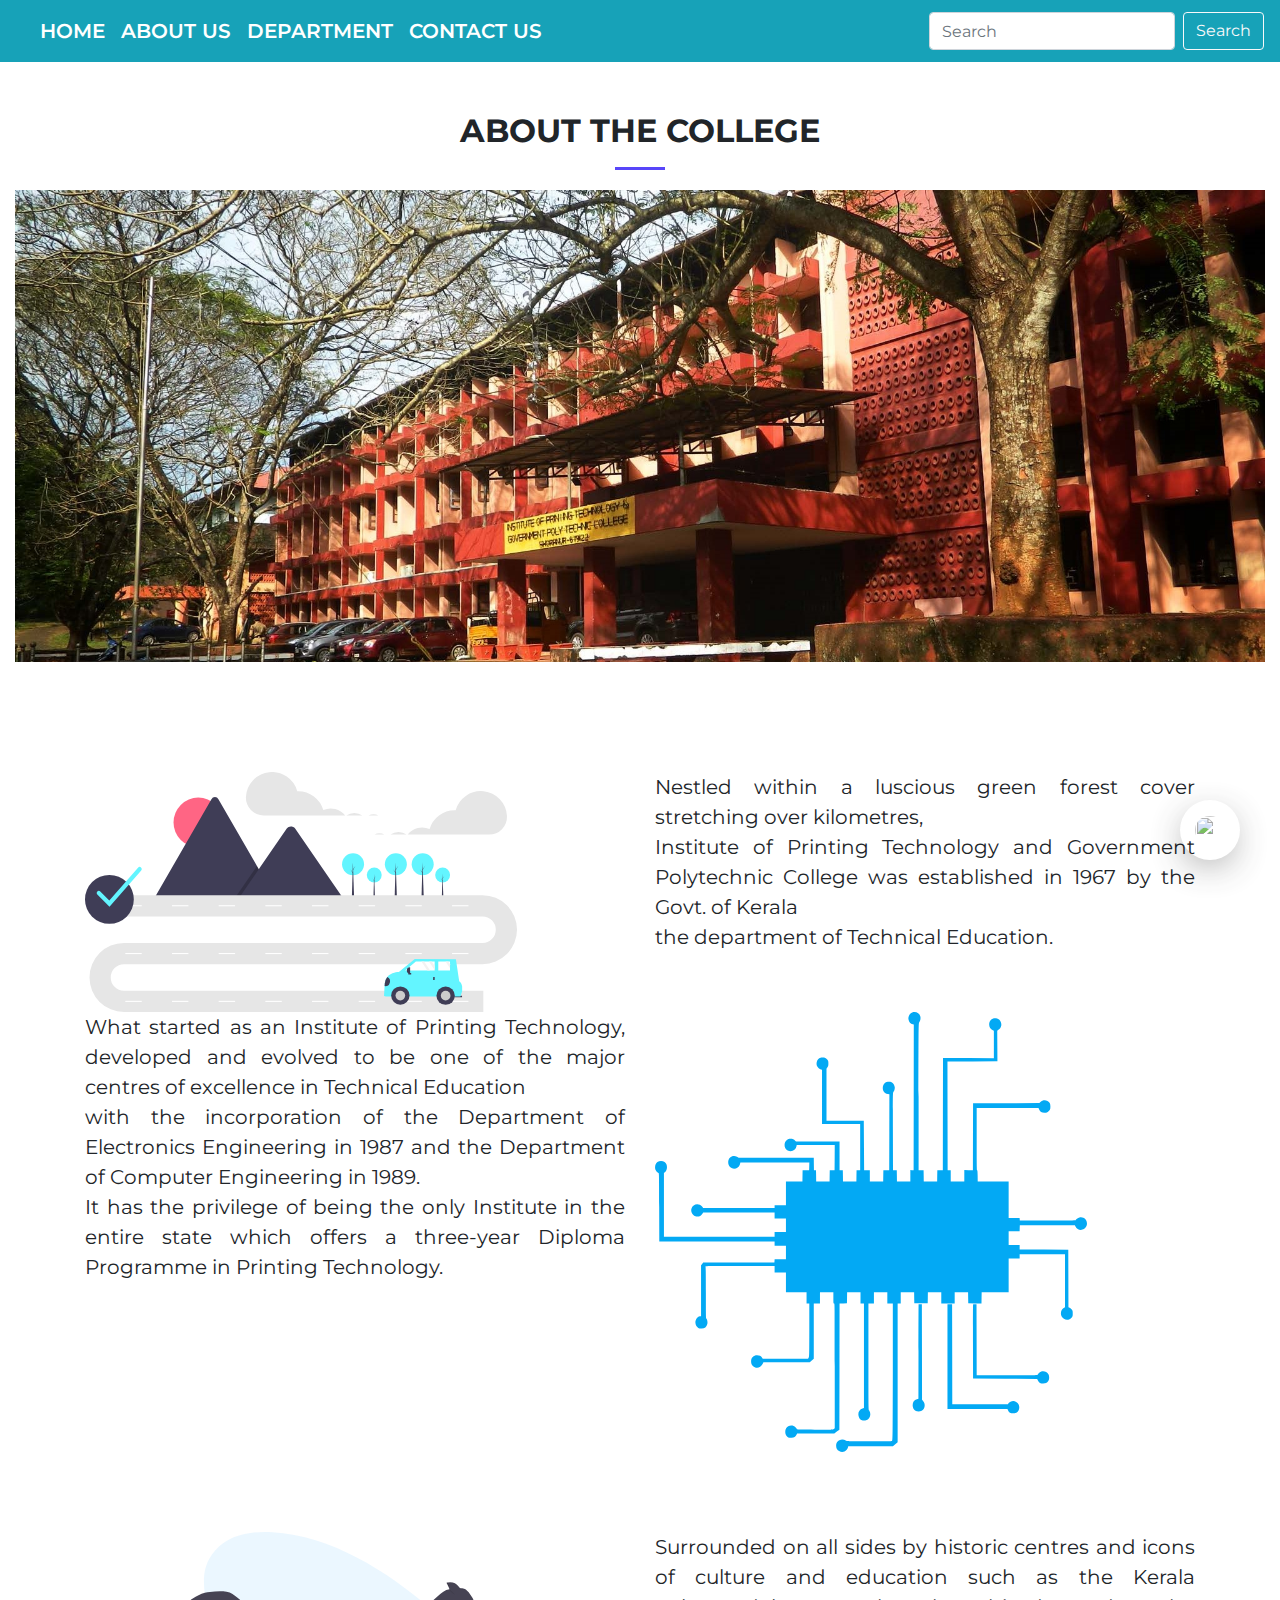
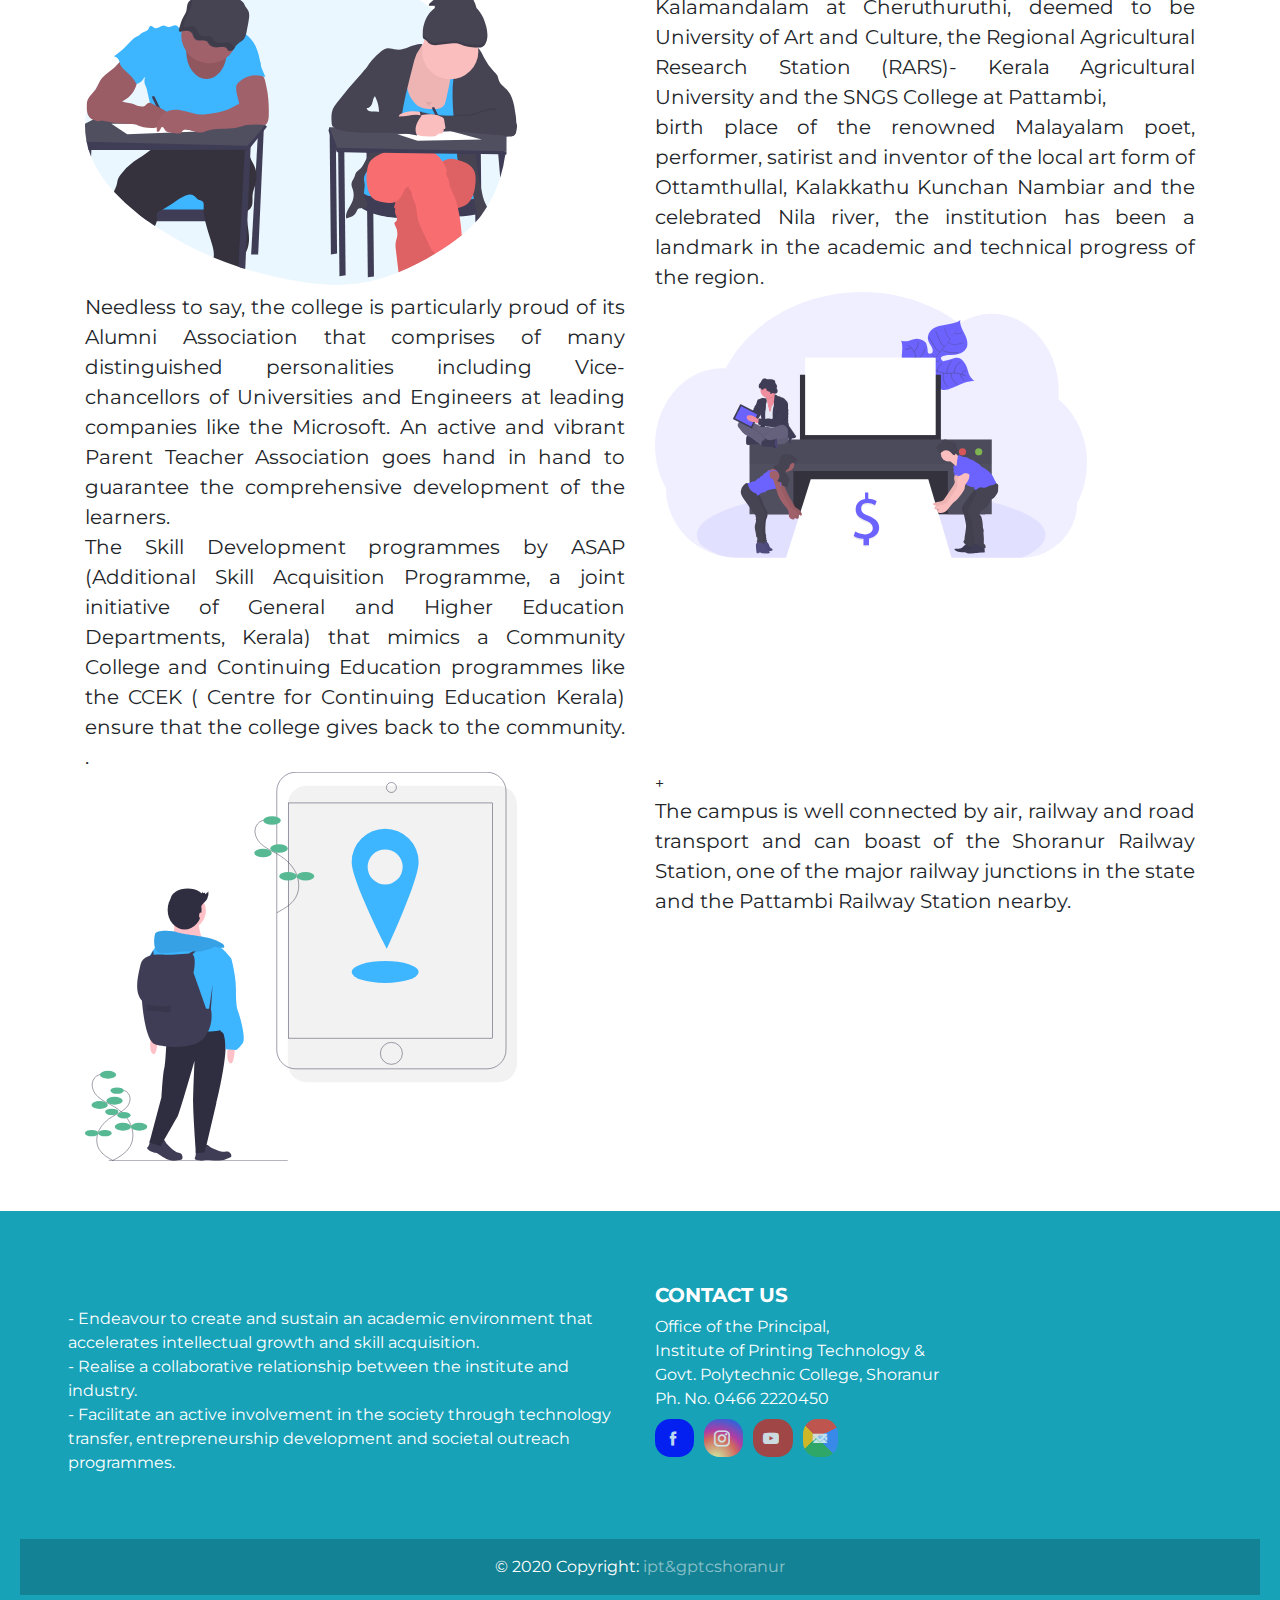
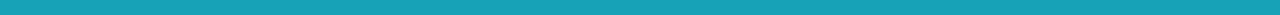
==== index.html @ 30874ba5 "initial commita" ====
<!DOCTYPE html>
<html lang="en">

<head>
    <meta charset="UTF-8">
    <meta name="viewport" content="width=device-width, initial-scale=1.0">
    <link rel="shortcut icon" href="assent/images/logos/ipt(1)(1).png">
    <title>IPT&GPTC</title>

    <!-- link -->
    <link rel="stylesheet" href="assets/css/style.css">
    <!-- lib -->
    <link rel="stylesheet" href="https://cdn.jsdelivr.net/npm/bootstrap@4.5.3/dist/css/bootstrap.min.css">
    <link rel="stylesheet" href="assets/lib/icofont/icofont.min.css">
    <link rel="stylesheet" href="assets/lib/boxicons/css/boxicons.css">
    
</head>

<body>
    <nav  class="navbar sticky-top navbar-expand-lg navbar-dark">
        <a class="navbar-brand" href="#"><img src="assetS/img/ipt(1)(1).png" alt=""></a>
        <button class="navbar-toggler" type="button" data-toggle="collapse" data-target="#navbarSupportedContent"
            aria-controls="navbarSupportedContent" aria-expanded="false" aria-label="Toggle navigation">
            <span class="navbar-toggler-icon"></span>
        </button>

        <div class="collapse navbar-collapse" id="navbarSupportedContent">
            <ul class="navbar-nav mr-auto">
                <li class="nav-item active">
                    <a class="nav-link" href="#">Home <span class="sr-only">(current)</span></a>
                </li>
                <li class="nav-item">
                    <a class="nav-link" href="#about">About us</a>
                </li>

                <li class="nav-item">
                    <a class="nav-link" href="#departments">Department</a>
                </li>

                <li class="nav-item">
                    <a class="nav-link" href="#contact">Contact us</a>
                </li>
                
            </ul>
            <form class="form-inline my-2 my-lg-0">
                <input class="form-control mr-sm-2" type="search" placeholder="Search" aria-label="Search">
                <button class="btn btn-outline-light my-2 my-sm-0" type="submit">Search</button>
            </form>
        </div>
    </nav>




      <!-- ======= About Section ======= -->
    <section id="about" class="about">
       
        <div class="container-fluid">
            <div class="section-title">
                <h2>ABOUT THE COLLEGE</h2>
                <div class="img">
                 <img src="assets/img/DSCN2295-01.jpg" class="img-fluid " alt="responsive Image">
                </div>
                
            </div>
        </div>
    </section>
    <!-- End About Section -->



    <!-- ======= mission vission Section ======= -->
    <section id="mission" class="mission">
        <div class="container">
            <div class="section-title">
              </div>
            

            <div class="row">
                <div class="col-lg-6 order-1 order-lg" data-aos="zoom-in" data-aos-delay="150">
                    
                    <img src="assets/img/forest.svg" class="img-fluid" alt="">
                
                </div>
                <div class="col-lg-6 pt-4 pt-lg-0 order-2 order-lg-1 content" data-aos="fade-right">
                    
                    <p style="font-size: 20px; text-align: justify;">
                        Nestled within a luscious green forest cover stretching over kilometres,<br>
                         Institute of Printing Technology and Government Polytechnic College was established in 1967 by the Govt. of Kerala<br>
                          the department of Technical Education. 
                    </p>
                    <!-- <a href="#" class="read-more">Read More <i class="icofont-long-arrow-right"></i></a> -->
                </div>
            </div>

            <div class="row">
                <div class="col-lg-6 order-1 order-lg-2" data-aos="zoom-in" data-aos-delay="150">
                    
                    <img src="assets/img/technology.svg" class="img-fluid" alt="">
                
                </div>
                <div class="col-lg-6 pt-4 pt-lg-0 order-2 order-lg-1 content" data-aos="fade-right">
                    
                    <p class="missionpoint" style="font-size: 20px; text-align: justify;">
                        What started as an Institute of Printing Technology, developed and evolved to be one of the major centres of excellence in Technical Education <br>
                        with the incorporation of the Department of Electronics Engineering in 1987 and the Department of Computer Engineering in 1989.<br>
                         It has the privilege of being the only Institute in the entire state which offers a three-year Diploma Programme in Printing Technology. 
                    <!-- <a href="#" class="read-more">Read More <i class="icofont-long-arrow-right"></i></a> -->
                </div>
            </div>

        </div>


         <section id="mission" class="about">
            <div class="container">
                <div class="section-title">
                  </div>
                 
    
                <div class="row">
                    <div class="col-lg-6 order-1 order-lg" data-aos="zoom-in" data-aos-delay="150">
                        <img src="assets/img/study.svg" class="img-fluid" alt="">
                    </div>
                    <div class="col-lg-6 pt-4 pt-lg-0 order-2 order-lg-1 content" data-aos="fade-right">
                        
                        <p style="font-size: 20px; text-align: justify;">
                        Surrounded on all sides by historic centres and icons of culture and education such as the Kerala Kalamandalam at Cheruthuruthi, deemed to be University of Art and Culture, the Regional Agricultural Research Station (RARS)- Kerala Agricultural University and the SNGS College at Pattambi,
                         <br> birth place of the renowned Malayalam poet, performer, satirist and inventor of the local art form of Ottamthullal, Kalakkathu Kunchan Nambiar and the celebrated Nila river, the institution has been a landmark in the academic and technical progress of the region. 

                        </p>
                        <!-- <a href="#" class="read-more">Read More <i class="icofont-long-arrow-right"></i></a> -->
                    </div>
                </div>
    
                <div class="row">
                    <div class="col-lg-6 order-1 order-lg-2" data-aos="zoom-in" data-aos-delay="150">
                        <img src="assets/img/PRINTING.svg" class="img-fluid" alt="">
                    </div>
                    <div class="col-lg-6 pt-4 pt-lg-0 order-2 order-lg-1 content" data-aos="fade-right">
                        
                        <p class="missionpoint" style="font-size: 20px; text-align: justify;">
                            Needless to say, the college is particularly proud of its Alumni Association that comprises of many distinguished personalities including Vice-chancellors of Universities and Engineers at leading companies like the Microsoft. An active and vibrant Parent Teacher Association goes hand in hand to guarantee the comprehensive development of the learners.<br> The Skill Development programmes by ASAP (Additional Skill Acquisition Programme, a joint initiative of General and Higher Education Departments, Kerala) that mimics a Community College and Continuing Education programmes like the CCEK ( Centre for Continuing Education Kerala) ensure that the college gives back to the community.
                            . 
                        <!-- <a href="#" class="read-more">Read More <i class="icofont-long-arrow-right"></i></a> -->
                    </div>
                </div>

                
                <div class="row">
                    <div class="col-lg-6 order-1 order-lg" data-aos="zoom-in" data-aos-delay="150">
                        <img src="assets/img/travel.svg" class="img-fluid" alt="">

                    </div>
                    <div class="col-lg-6 pt-4 pt-lg-0 order-2 order-lg-1 content" data-aos="fade-right">
                        +
                        <p style="font-size: 20px; text-align: justify;">
                            The campus is well connected by air, railway and road transport and can boast of the Shoranur Railway Station, one of the major railway junctions in the state and the Pattambi Railway Station nearby.</p>

                        </p>
                        <!-- <a href="#" class="read-more">Read More <i class="icofont-long-arrow-right"></i></a> -->
                    </div>
    
            </div>

            <div class="row">
               
            </div>


        </section>

        



    </section>



  


        <!-- ======= mission vission Section ======= -->
        <!-- <section id="mission" class="about">
            <div class="container">
                <div class="section-title">
                  </div> -->
                
    
                <!-- <div class="row">
                    <div class="col-lg-6 order-1 order-lg" data-aos="zoom-in" data-aos-delay="150">
                        <img src="assent/images/sections/vision.jpg" class="img-fluid" alt="">
                    </div>
                    <div class="col-lg-6 pt-4 pt-lg-0 order-2 order-lg-1 content" data-aos="fade-right">
                        <h3>Vision</h3>
                        <p style="font-size: 20px; text-align: justify;">
                            Technical institution of the highest order with a transformative impact on society.
                        </p> -->
                        <!-- <a href="#" class="read-more">Read More <i class="icofont-long-arrow-right"></i></a> -->
                    <!-- </div>
                </div> -->
<!--     
                <div class="row">
                    <div class="col-lg-6 order-1 order-lg-2" data-aos="zoom-in" data-aos-delay="150">
                        <img src="assent/images/sections/mission1.jpg" class="img-fluid" alt="">
                    </div>
                    <div class="col-lg-6 pt-4 pt-lg-0 order-2 order-lg-1 content" data-aos="fade-right">
                        <h3>Mission</h3>
                        <p class="missionpoint" style="font-size: 20px; text-align: justify;">
                             <i class="icofont-long-arrow-right"></i> Endeavour to create and sustain an academic environment that accelerates intellectual growth and skill acquisition. <br>
    
                             <i class="icofont-long-arrow-right"></i> Realise a collaborative relationship between the institute and industry. <br>
                            
                             <i class="icofont-long-arrow-right"></i> Facilitate an active involvement in the society through technology transfer, entrepreneurship development and societal outreach programmes
                        </p> -->
                        <!-- <a href="#" class="read-more">Read More <i class="icofont-long-arrow-right"></i></a> -->
                    <!-- </div>
                </div>
    
            </div>
        </section> -->
        <!-- End mission vision Section -->
      
    

    <!-- message section start -->
    <!-- <section class="section message border-top border-bottom">
        <div class="container">
            <div class="section-title">
                <h2>Message</h2>
              </div>
          <div class="row justify-content-center text-center mb-5">
          </div>
          <div class="row justify-content-center text-center">
            <div class="col-md-7">
              <div class="owl-carousel testimonial-carousel">
                <div class="review text-center">
                  <blockquote>
                    <p class="hodmsg">Lorem ipsum dolor sit amet, consectetur adipisicing elit. Eius ea delectus pariatur, numquam
                      aperiam dolore nam optio dolorem facilis itaque voluptatum recusandae deleniti minus animi,
                      provident voluptates consectetur maiores quos.</p>
                  </blockquote>
    
                  <p class="review-user">
                    <img src="assent/images/persons/unknown.jpg" alt="Image" class="img-fluid rounded-circle mb-3">
                    <span class="d-block">
                      <span class="text-black">SHRI RAMACHANDRAN M</span>, PRINCIPAL IPT&GPTC
                    </span>
                  </p>
    
                </div>
              </div>
            </div>
          </div>
        </div>
      </section> -->
     <!-- principle section end -->

     <!-- staff list start -->
    
     <!-- <section class="section staff border-top border-bottom" id="staff">
        <div class="section-title">
            <h2>COURSES</h2>
          </div>
        <div class="teamrow">
            <div class="teammbr">
                <img src="assets/img/COMPUTER.svg" class="tmimg">
                <h2>COMPUTER SCIENCE</h2>
                <p>
                    Lorem ipsum dolor sit amet consectetur adipisicing elit.
                </p>
                <a class="btn btn-primary" href="#" role="button">VISIT</a>
            </div>
            <div class="teammbr">
                <img src="assets/img/ELECTRONICS.svg" class="tmimg">
                <h2>ELECTRONICS</h2>
                <p>
                    Lorem ipsum dolor sit amet consectetur adipisicing elit.
                </p>
                <a class="btn btn-primary" href="#" role="button">VISIT</a>
            </div>
            <div class="teammbr">
                <img src="assets/img/PRINTING.svg" class="tmimg">
                <h2>PRINRING TECHNOLOGY</h2>
                <p>
                    Lorem ipsum dolor sit amet consectetur adipisicing elit.
                </p>
                <a class="btn btn-primary" href="#" role="button">VISIT</a>
            </div>
        </div>
    </section> -->

      <!-- staff list end -->



    <!-- footer section start -->

    <!-- Footer -->

    <footer class="page-footer font-small  pt-4">

        <!-- Footer Text -->
        <div class="container-fluid text-center text-md-left fcontent">

            <!-- Grid row -->
            <div class="row">

                <!-- Grid column -->
                <div class="col-md-6 mt-md-0 mt-3">

                    <!-- Content -->
                    <img class="bootmlogo" src="assets/images/logos/ipt(1)(1).png" alt="">
                    <!-- <h5 class="text-uppercase font-weight-bold">IPT & GPTC <br> SHORANUR</h5> -->
                    <p> - Endeavour to create and sustain an academic environment that accelerates intellectual growth and skill acquisition.<br>
                        - Realise a collaborative relationship between the institute and industry.<br>- Facilitate an active involvement in the society through technology transfer, entrepreneurship development and societal outreach programmes.</p>

                </div>
                <!-- Grid column -->

                <hr class="clearfix w-100 d-md-none pb-3">

                <!-- Grid column -->
                <div class="col-md-6 mb-md-0 mb-3">

                    <!-- Content -->
                    <h5 class=" footer2 text-uppercase font-weight-bold">Contact US</h5>
                    <p>
                        Office of the Principal,<br>
                        Institute of Printing Technology &<br>
                        Govt. Polytechnic College, Shoranur<br>
                        Ph. No. 0466 2220450</p>
                    <!-- Facebook -->
                    <a id="fb" class="fb-ic social" target="_blank" href="https://www.facebook.com/iptgpc/">
                        <i class="icofont-facebook"></i>
                    </a>
                   <!-- instagram -->
                    <a id="insta" class="ins-ic social" target="_blank" href="http://www.instagram.com/ipt_gptc">
                        <i class="icofont-instagram"></i>
                    </a>
                    <!-- youtube -->
                    <a id="youtube" class="ins-ic social" target="_blank" href="http://www.youtube.com/c/iptgptcshoranurvideos">
                        <i class="icofont-youtube-play"></i>
                    </a>
                    <!-- email -->
                    <a id="mail" class="ins-ic social" target="_blank" href="mailto:polyshoranur@gmail.com">
                        <i class="icofont-email"></i>
                    </a>
                    <!--Pinterest-->
                    <!-- <a class="pin-ic">f
            <i class="fab fa-pinterest fa-lg white-text fa-2x"> </i>
          </a> -->

                </div>
                <!-- Grid column -->

            </div>
            <!-- Grid row -->

        </div>
        <!-- Footer Text -->

        <!-- Copyright -->
        <div class="footer-copyright copy text-center py-3">© 2020 Copyright:
            <a href="#"> ipt&gptcshoranur</a>
        </div>
        <!-- Copyright -->

    
    </footer>
    <a class=" top-link hide" href="#particles-js" id="js-top">
        <img src="assets/images/sections/up-arrow.png" alt="">
       
      </a>





          
    <!-- Footer -->
    <!-- footer section end -->

    <!-- script -->
    <script src="https://code.jquery.com/jquery-3.5.1.slim.min.js"></script>
    <script src="https://cdn.jsdelivr.net/npm/bootstrap@4.5.3/dist/js/bootstrap.bundle.min.js"></script>
    <script type="text/javascript" src="assets/js/particles.js"></script>
    <script type="text/javascript" src="assets/js/app.js"></script>
    <script type="text/javascript">
        AOS.init({
            duration: 1200,
          })
    </script>
   
</body>

</html>
---- assets/css/style.css ----
@import url("https://fonts.googleapis.com/css2?family=Poppins:wght@300;400;500;600;700;800;900&display=swap");
@import url('https://fonts.googleapis.com/css2?family=Montserrat&display=swap');

* {
  margin: 0;
  padding: 0;
  box-sizing: border-box;
  /* font-family: "Poppins", sans-serif; */
  font-family: montserrat;
  
}
html {
  scroll-behavior: smooth;
}
.section-title {
  text-align: center;
  padding-bottom: 30px;
}

.section-title h2 {
  font-size: 32px;
  font-weight: bold;
  text-transform: uppercase;
  margin-bottom: 20px;
  padding-bottom: 20px;
  position: relative;
}

.section-title h2::after {
  content: "";
  position: absolute;
  display: block;
  width: 50px;
  height: 3px;
  background: #5846f9;
  bottom: 0;
  left: calc(50% - 25px);
}

.section-title p {
  margin-bottom: 0;
  font-size: 18px;
}

/* nav start */
nav .navbar-brand image {
  color: #fff;
}
nav{
  /* background: #2676a7; */
  background-color: #17A2B8;
}
.navbar .navbar-collapse .navbar-nav .nav-item .nav-link {
  font-size: 20px;
  text-transform: uppercase;
  color: #fff;
  font-weight: 600;
}
.navbar .navbar-collapse .navbar-nav .nav-item .nav-link:hover {
  font-weight: 600;
  text-transform: capitalize;
  text-shadow: rgba(0, 0, 0, 0.671);
}

/* nav end */


.main h2 {
  margin: 0;
  padding: 0;
  font-size: 5rem;
  color: antiquewhite;
  text-align: center;
  text-transform: uppercase;
  font-weight: 900;
}
.main p {
  margin-top: 1rem;
  padding: 0;
  font-size: 26px;
  color: bisque;
  padding: 2rem;
}
@media (max-width: 768px) {
  .main {
    padding: 200px 0;
  }
  .main h2 {
    font-size: 3em;
  }
  .main p {
    font-size: 15px;
    padding: 30px;
  }
}

/* ABOUT START */

.about {
  padding: 50px 0;
}

.about .content h3 {
  font-weight: 600;
  font-size: 32px;
  color: #2c4964;
}

.about .content ul {
  list-style: none;
  padding: 0;
}

.about .content ul li {
  padding-bottom: 10px;
}

.about .content ul i {
  font-size: 20px;
  padding-right: 4px;
  color: #5846f9;
}

.about .content p:last-child {
  margin-bottom: 0;
}
.img{
    display: flex;
    
}



/* ABOUT END */



/* mission and vision start */
.missionpoint i {
  font-size: 22px;
  color: blue;
  font-weight: 900;
  text-align: justify;
}

  

/* mission and vision end */

/*  message start */
.hodmsg {
  text-align: justify;
}
.mission .img-fluid{
  max-width: 80%;
}

/* msg end */

/* staff section start*/

 .teamhed {
  position: relative;
  padding-top: 20px;
  text-align: center;
  
  margin: 10px 0;
}
.teamhed::after {
  content: "";
  position: absolute;
  width: 20%;
  height: 2px;
  bottom: -10px;
  left: 50px;
  transform: translateX(-50);
  background-image: linear-gradient(to left transperent 5%, red);
}
.teamrow {
  padding: 40px 0;
  max-width: 1440px;
  margin: 0 auto;
  display: flex;
  justify-content: center;
  flex-wrap: wrap;
}
.teammbr {
  flex: 1 1 250px;
  max-width: 600px;
  padding: 20px 10px;
  margin: 20px;
  text-align: center;
  transition: all 0.3s;
  cursor: pointer;
  border-radius: 10x;
  color: black;
}
.teammbr:hover {
  box-shadow: 0 0 20px rgba(0, 0, 0, 0.1);
  transform: translateY(10px);
}
.tmimg{
  display: block;
  width: 140px;
  height: 140px;
  border-radius: 50%;
  margin: 0 auto;
  object-fit: cover;
  border: 2px solid #00000000;
}
.teammbr h2 {
  text-transform: uppercase;
  margin: 15px 0;
  font-size: 24px;
  color: #2676a7;
} 

/* staff section end */



/* footer start */
footer {
  color: #fff;
  padding: 20px;
  background-color: #17A2B8;
}
footer .fcontent {
  padding: 3rem;
}
footer .social {
  color: #fff;
  padding: 0.6rem;
  /* background: #007dff; */
  border-radius: 40%;
  margin-right: 10px;
  align-items: center;
  text-align: center;
  opacity: 0.8;
}
footer .social:hover {
  opacity: 1;
  color: #fff;
}
footer .social i {
  opacity: 0.9;
  align-items: center;
}
footer .social i:hover {
  opacity: 1;
}
footer .copy a {
  color: #fff;
  opacity: 0.5;
}
#insta {
  background: radial-gradient(
    circle at 30% 107%,
    #fdf497 0%,
    #fdf497 5%,
    #fd5949 45%,
    #d6249f 60%,
    #285aeb 90%
  );
  background: -webkit-radial-gradient(
    circle at 30% 107%,
    #fdf497 0%,
    #fdf497 5%,
    #fd5949 45%,
    #d6249f 60%,
    #285aeb 90%
  );
}
#fb {
  background: blue;
}
#youtube {
  background: #c4302b;
}
#mail {
  background: conic-gradient(
      from -45deg,
      #ea4335 110deg,
      #4285f4 90deg 180deg,
      #34a853 180deg 270deg,
      #fbbc05 270deg
    )
    73% 55%/150% 150% no-repeat;
}
footer .copy a:hover {
  opacity: 1;
  text-decoration: none;
}
footer .footer2 p {
  text-transform: capitalize;
  padding-bottom: 5px;
}
footer .footer-copyright {
  background: rgba(0, 0, 0, 0.198);
}

/* footer end */
.top-link {
  transition: all 0.25s ease-in-out;
  position: fixed;
  bottom: 0;
  right: 0;
  display: inline-flex;
  cursor: pointer;
  align-items: center;
  justify-content: center;
  margin: 0 3em 3em 0;
  border-radius: 50%;
  padding: 0.25rem;
  width: 50px;
  height: 50px;
}
.top-link img {
  width: 60px;
  height: 60px;
  position: fixed;
  transition: all 0.25s ease-in-out;
  /* background: #087afc; */
  border-radius: 30px;
  padding: 15px;
  padding-top: 16px;
  scroll-behavior: smooth;
  transform: 2s;
  opacity: 0.8;
  right: 40px;
  bottom: 40px;
  cursor: pointer;
  box-shadow: -1px 10px 40px -12px rgba(0, 0, 0, 0.849);
}
.top-link img:hover {
  opacity: 1;
}
@media (max-width: 768px) {
  .top-link {
    width: 40px;
    height: 40px;
  }
  .top-link img {
    width: 40px;
    height: 40px;
  }
  .main p {
    font-size: 15px;
    padding: 30px;
  }
}
/* footer .bootmlogo{
  width: 50px;
} */
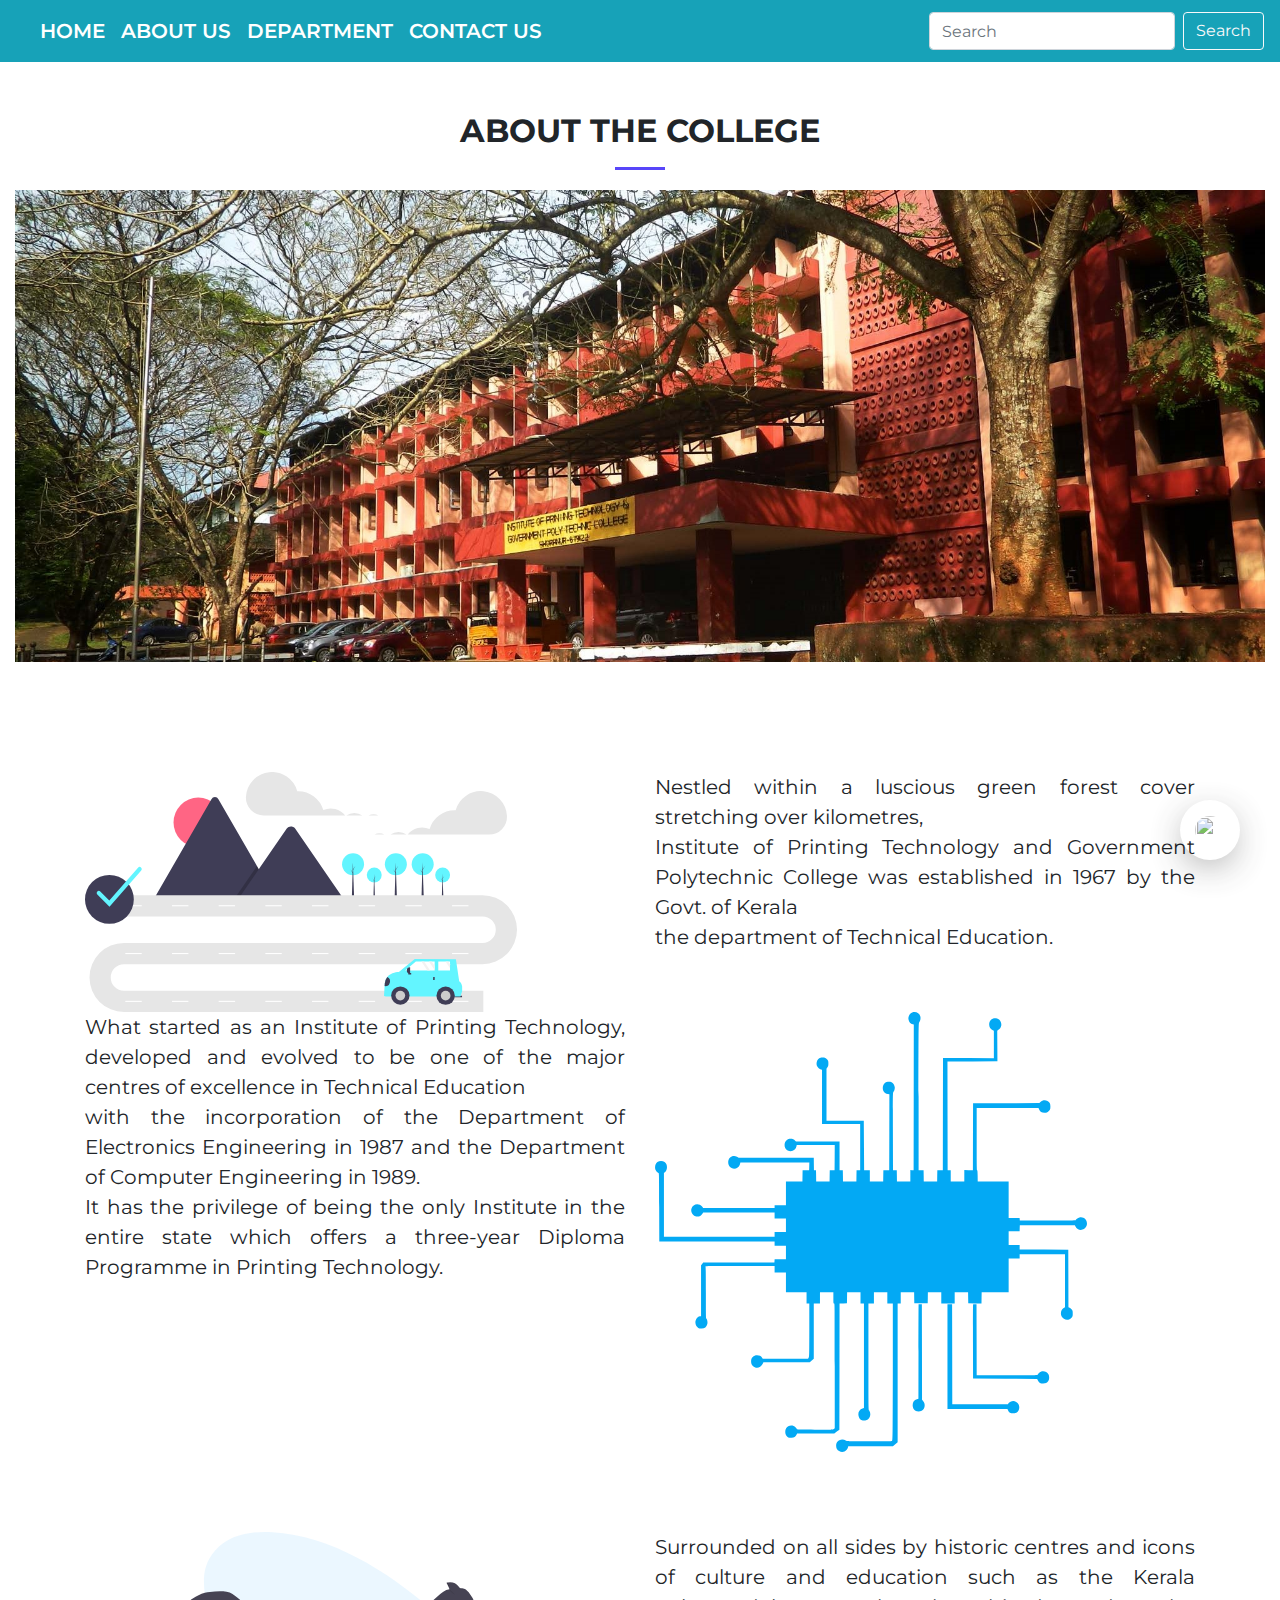
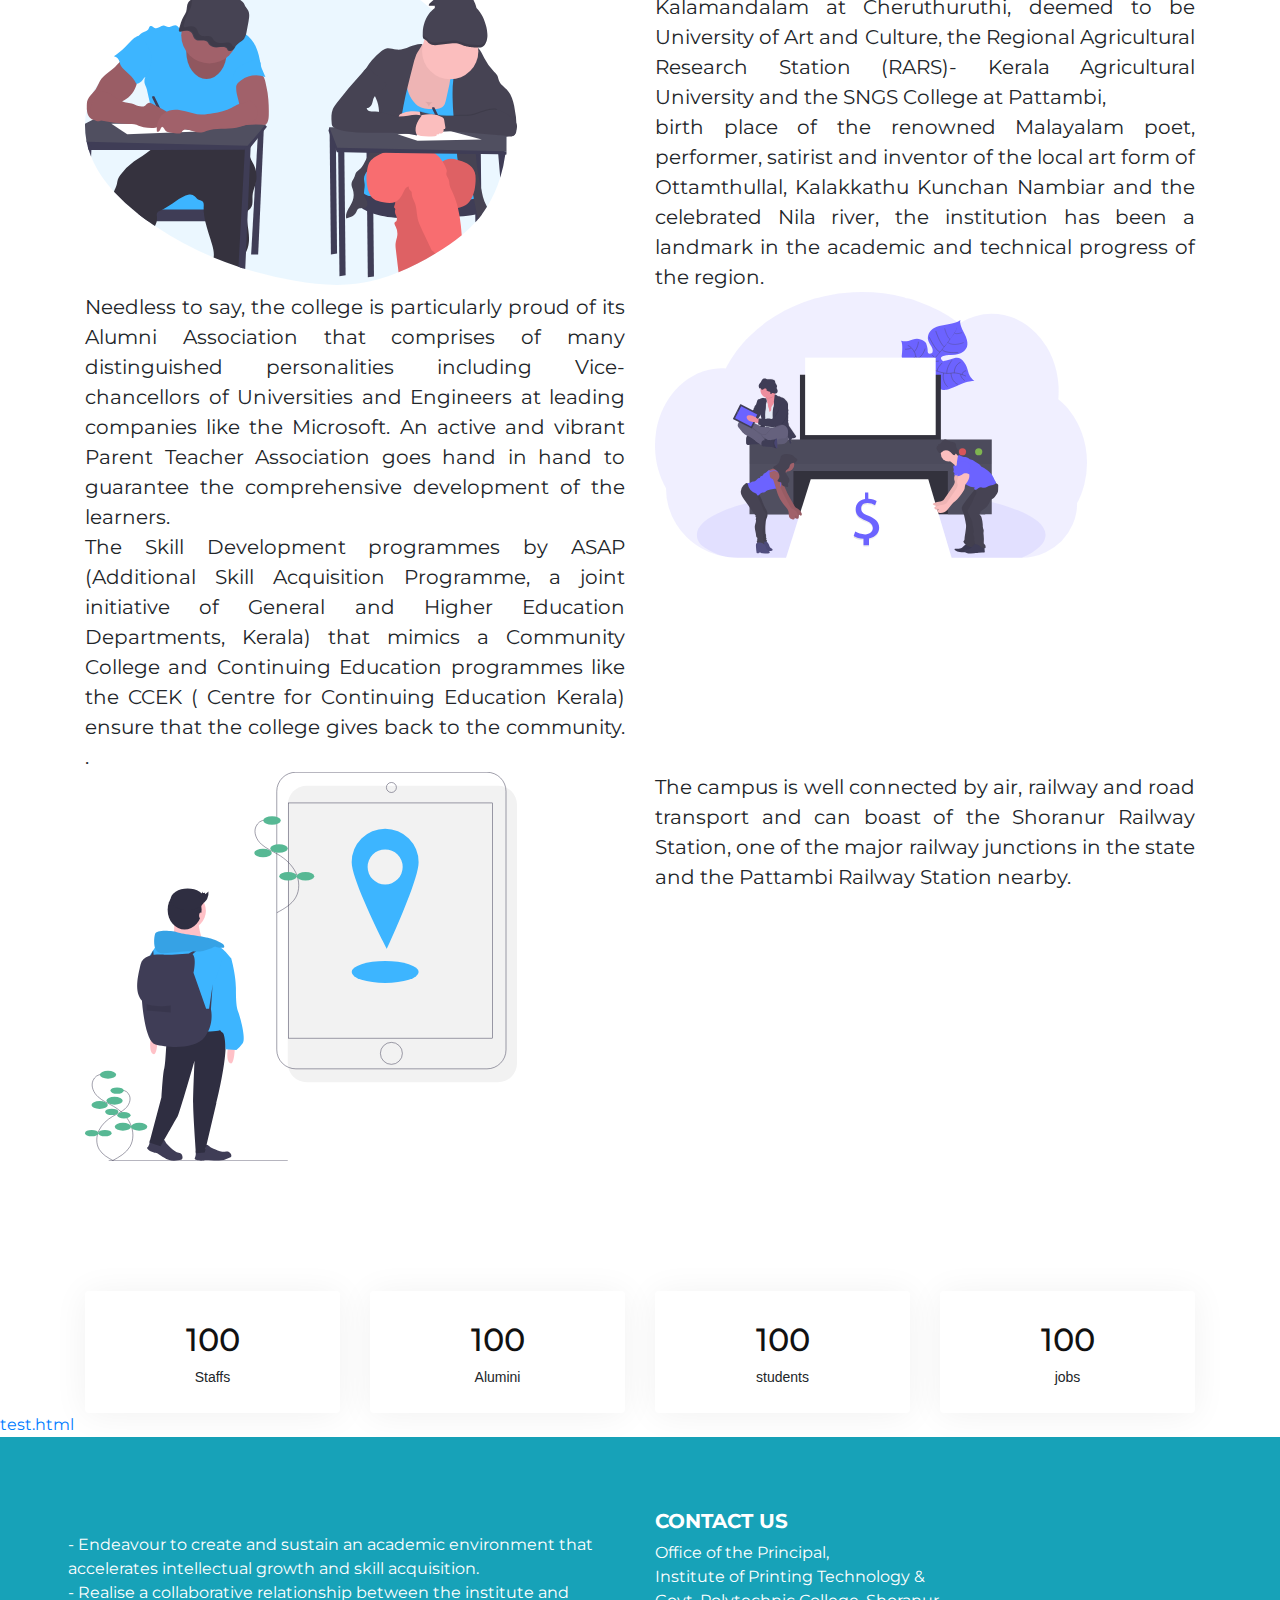
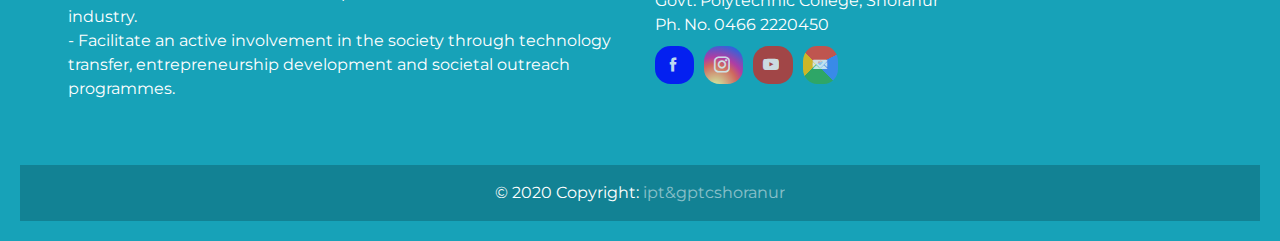
==== commit ee3d0a94: "changed" ====
--- a/index.html
+++ b/index.html
@@ -8,11 +8,22 @@
     <title>IPT&GPTC</title>
 
     <!-- link -->
+   
     <link rel="stylesheet" href="assets/css/style.css">
     <!-- lib -->
     <link rel="stylesheet" href="https://cdn.jsdelivr.net/npm/bootstrap@4.5.3/dist/css/bootstrap.min.css">
     <link rel="stylesheet" href="assets/lib/icofont/icofont.min.css">
     <link rel="stylesheet" href="assets/lib/boxicons/css/boxicons.css">
+    <script src="https://code.jquery.com/jquery-1.12.4.min.js"></script>
+    <script src="https://cdnjs.cloudflare.com/ajax/libs/jquery/3.3.1/jquery.min.js"></script>
+    <script type="text/javascript" src="assets/js/particles.js"></script>
+    <script type="text/javascript" src="assets/js/app.js"></script>
+    <script type="text/javascript" src="assets/js/counter.js"></script>
+    <script src="https://ajax.googleapis.com/ajax/libs/jquery/3.5.1/jquery.min.js"></script>
+    <script src="https://cdnjs.cloudflare.com/ajax/libs/waypoints/4.0.1/jquery.waypoints.min.js" integrity="sha512-CEiA+78TpP9KAIPzqBvxUv8hy41jyI3f2uHi7DGp/Y/Ka973qgSdybNegWFciqh6GrN2UePx2KkflnQUbUhNIA==" crossorigin="anonymous"></script>
+    <script src="https://cdnjs.cloudflare.com/ajax/libs/Counter-Up/1.0.0/jquery.counterup.js" integrity="sha512-+/4Q+xH9jXbMNJzNt2eMrYv/Zs2rzr4Bu2thfvzlshZBvH1g+VGP55W8b6xfku0c0KknE7qlbBPhDPrHFbgK4g==" crossorigin="anonymous"></script>
+
+    
     
 </head>
 
@@ -153,7 +164,7 @@
 
                     </div>
                     <div class="col-lg-6 pt-4 pt-lg-0 order-2 order-lg-1 content" data-aos="fade-right">
-                        +
+                        
                         <p style="font-size: 20px; text-align: justify;">
                             The campus is well connected by air, railway and road transport and can boast of the Shoranur Railway Station, one of the major railway junctions in the state and the Pattambi Railway Station nearby.</p>
 
@@ -170,9 +181,82 @@
 
         </section>
 
+
+        <!-- counter start -->
+
+        <!-- <section class="counters">
+			<div class="container">
+				<div>
+					<i class="fab fa-youtube fa-4x"></i>
+					<div class="counter" data-target="60000">0</div>
+					<h3>students</h3>
+				</div>
+				<div>
+					<i class="fab fa-twitter fa-4x"></i>
+					<div class="counter" data-target="15000">0</div>
+					<h3>teachers</h3>
+				</div>
+				<div>
+					<i class="fab fa-facebook fa-4x"></i>
+					<div class="counter" data-target="9000">0</div>
+					<h3>alumini</h3>
+				</div>
+				<div>
+					<i class="fab fa-linkedin fa-4x"></i>
+					<div class="counter" data-target="5000">0</div>
+					<h3>jobs</h3>
+				</div>
+			</div>
+		</section> -->
+
+        <!-- counter end -->
+
+
+        <!-- ======= Counts Section ======= -->
+    <section id="counts" class="counts">
+        <div class="container" data-aos="fade-up">
+  
+          <div class="row">
+  
+            <div class="col-lg-3 col-md-6">
+              <div class="count-box">
+               
+                <span data-toggle="counter-up"><h2 class="counterup">100</h2></span>
+                <p>Staffs </p>
+              </div>
+            </div>
+  
+            <div class="col-lg-3 col-md-6 mt-5 mt-md-0">
+              <div class="count-box">
+                
+                <span data-toggle="counter-up"><h2 class="counterup">100</h2></span>
+                <p>Alumini</p>
+              </div>
+            </div>
+  
+            <div class="col-lg-3 col-md-6 mt-5 mt-lg-0">
+              <div class="count-box">
+                
+                <span data-toggle="counter-up"><h2 class="counterup">100</h2></span>
+                <p>students</p>
+              </div>
+            </div>
+  
+            <div class="col-lg-3 col-md-6 mt-5 mt-lg-0">
+              <div class="count-box">
+                
+                <span data-toggle="counter-up"><h2 class="counterup">100</h2></span>
+                <p>jobs</p>
+              </div>
+            </div>
+  
+          </div>
+  
+        </div>
+      </section><!-- End Counts Section -->
         
 
-
+      <a href="test.html">test.html</a>
 
     </section>
 
@@ -385,13 +469,14 @@
     <!-- script -->
     <script src="https://code.jquery.com/jquery-3.5.1.slim.min.js"></script>
     <script src="https://cdn.jsdelivr.net/npm/bootstrap@4.5.3/dist/js/bootstrap.bundle.min.js"></script>
-    <script type="text/javascript" src="assets/js/particles.js"></script>
-    <script type="text/javascript" src="assets/js/app.js"></script>
-    <script type="text/javascript">
-        AOS.init({
-            duration: 1200,
-          })
-    </script>
+    <script>
+    $('.counterup').counterUp({
+        delay: 10,
+        time: 1000
+    });
+</script>
+    
+   
    
 </body>
 
--- a/assets/css/style.css
+++ b/assets/css/style.css
@@ -103,7 +103,7 @@
 .about .content h3 {
   font-weight: 600;
   font-size: 32px;
-  color: #2c4964;
+  color:  #5846f9;
 }
 
 .about .content ul {
@@ -216,6 +216,88 @@
 } 
 
 /* staff section end */
+
+
+/* counter start */
+
+/* .counters {
+	background: #17A2B8;
+	color: #fff;
+	padding: 40px 20px;
+	border-top: 3px lightskyblue solid;
+}
+
+.counters .container {
+	display: grid;
+	grid-template-columns: repeat(4, 1fr);
+	grid-gap: 30px;
+	text-align: center;
+}
+
+.counters i {
+	color: lightskyblue;
+	margin-bottom: 5px;
+}
+
+.counters .counter {
+	font-size: 45px;
+	margin: 10px 0;
+} */
+
+
+.counts {
+  padding-top: 80px;
+}
+
+.counts .count-box {
+  padding: 30px 30px 25px 30px;
+  width: 100%;
+  position: relative;
+  text-align: center;
+  box-shadow: 0px 2px 35px rgba(0, 0, 0, 0.06);
+  border-radius: 4px;
+}
+
+.counts .count-box i {
+  position: absolute;
+  top: -27px;
+  left: 50%;
+  transform: translateX(-50%);
+  font-size: 24px;
+  background: #fff;
+  padding: 12px;
+  color: #e03a3c;
+  border-radius: 50px;
+  border: 2px solid #fff;
+  box-shadow: 0px 2px 25px rgba(0, 0, 0, 0.1);
+}
+
+.counts .count-box span {
+  font-size: 36px;
+  display: block;
+  font-weight: 700;
+  color: #111111;
+}
+
+.counts .count-box p {
+  padding: 0;
+  margin: 0;
+  font-family: "Raleway", sans-serif;
+  font-size: 14px;
+}
+
+@media (max-width: 700px) {
+	.counters .container {
+		grid-template-columns: repeat(2, 1fr);
+	}
+
+	.counters .container > div:nth-of-type(1),
+	.counters .container > div:nth-of-type(2) {
+		border-bottom: 1px lightskyblue solid;
+		padding-bottom: 20px;
+	}
+}
+/* counnter end */
 
 
 
